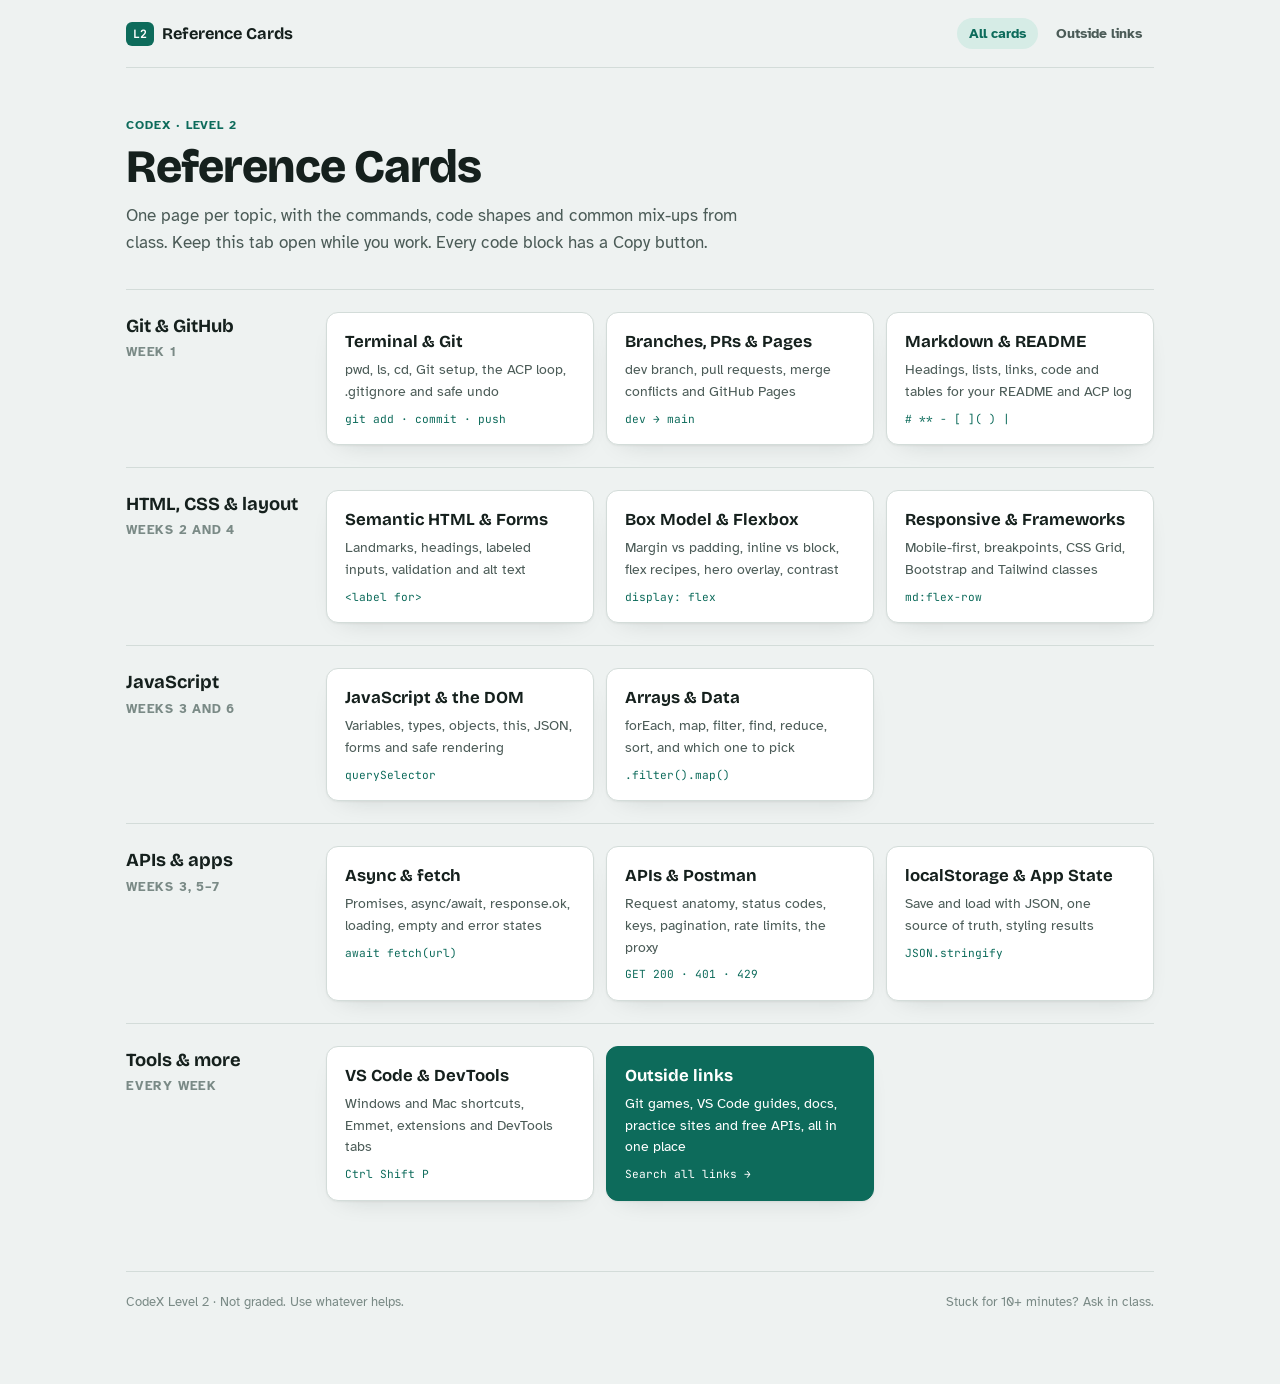
==== index.html @ c64149ac "initial commit" ====
<!doctype html><html><head><meta charset=utf8><meta name=viewport content="width=device-width,initial-scale=1,viewport-fit=cover"><style>:root{color-scheme:light;box-sizing:border-box;padding-top:env(safe-area-inset-top,0px);padding-bottom:env(safe-area-inset-bottom,0px)}html{scroll-padding-top:env(safe-area-inset-top,0px)}body{margin:0;padding:0;font:14px -apple-system,BlinkMacSystemFont,sans-serif;background:#fff;color:#000}img{max-width:100%}[hidden]:not([hidden=until-found i]){display:none!important}</style></head><body>
<title>Level 2 Reference Cards</title>
<meta name="claude:viewport-fit-sides" content="cover">
<link rel="stylesheet" href="https://fonts.googleapis.com/css2?family=Atkinson+Hyperlegible:wght@400;700&family=Bricolage+Grotesque:opsz,wght@12..96,700;12..96,800&family=JetBrains+Mono:wght@400;700&display=swap">
<link rel="stylesheet" href="styles.css">

<div class="wrap">
  <header class="topbar">
    <a class="brand" href="index.html"><span class="brand-mark">L2</span> Reference Cards</a>
    <nav class="topnav" aria-label="Site"><a href="index.html" aria-current="page">All cards</a><a href="links.html">Outside links</a></nav>
  </header>

  <div class="index-hero">
    <p class="eyebrow">CodeX · Level 2</p>
    <h1>Reference Cards</h1>
    <p class="lede">One page per topic, with the commands, code shapes and common mix-ups from class. Keep this tab open while you work. Every code block has a Copy button.</p>
  </div>

  <section class="week-band" aria-labelledby="b1">
    <div class="band-head"><h2 id="b1">Git &amp; GitHub</h2><p>Week 1</p></div>
    <div class="tiles">
      <a class="tile" href="terminal-git.html"><span class="tile-title">Terminal &amp; Git</span><span class="tile-desc">pwd, ls, cd, Git setup, the ACP loop, .gitignore and safe undo</span><span class="tile-tag">git add · commit · push</span></a>
      <a class="tile" href="branches-prs.html"><span class="tile-title">Branches, PRs &amp; Pages</span><span class="tile-desc">dev branch, pull requests, merge conflicts and GitHub Pages</span><span class="tile-tag">dev → main</span></a>
      <a class="tile" href="markdown.html"><span class="tile-title">Markdown &amp; README</span><span class="tile-desc">Headings, lists, links, code and tables for your README and ACP log</span><span class="tile-tag"># ** - [ ]( ) |</span></a>
    </div>
  </section>

  <section class="week-band" aria-labelledby="b2">
    <div class="band-head"><h2 id="b2">HTML, CSS &amp; layout</h2><p>Weeks 2 and 4</p></div>
    <div class="tiles">
      <a class="tile" href="semantic-html.html"><span class="tile-title">Semantic HTML &amp; Forms</span><span class="tile-desc">Landmarks, headings, labeled inputs, validation and alt text</span><span class="tile-tag">&lt;label for&gt;</span></a>
      <a class="tile" href="css-layout.html"><span class="tile-title">Box Model &amp; Flexbox</span><span class="tile-desc">Margin vs padding, inline vs block, flex recipes, hero overlay, contrast</span><span class="tile-tag">display: flex</span></a>
      <a class="tile" href="responsive.html"><span class="tile-title">Responsive &amp; Frameworks</span><span class="tile-desc">Mobile-first, breakpoints, CSS Grid, Bootstrap and Tailwind classes</span><span class="tile-tag">md:flex-row</span></a>
    </div>
  </section>

  <section class="week-band" aria-labelledby="b3">
    <div class="band-head"><h2 id="b3">JavaScript</h2><p>Weeks 3 and 6</p></div>
    <div class="tiles">
      <a class="tile" href="js-basics.html"><span class="tile-title">JavaScript &amp; the DOM</span><span class="tile-desc">Variables, types, objects, this, JSON, forms and safe rendering</span><span class="tile-tag">querySelector</span></a>
      <a class="tile" href="arrays.html"><span class="tile-title">Arrays &amp; Data</span><span class="tile-desc">forEach, map, filter, find, reduce, sort, and which one to pick</span><span class="tile-tag">.filter().map()</span></a>
    </div>
  </section>

  <section class="week-band" aria-labelledby="b4">
    <div class="band-head"><h2 id="b4">APIs &amp; apps</h2><p>Weeks 3, 5–7</p></div>
    <div class="tiles">
      <a class="tile" href="fetch.html"><span class="tile-title">Async &amp; fetch</span><span class="tile-desc">Promises, async/await, response.ok, loading, empty and error states</span><span class="tile-tag">await fetch(url)</span></a>
      <a class="tile" href="apis.html"><span class="tile-title">APIs &amp; Postman</span><span class="tile-desc">Request anatomy, status codes, keys, pagination, rate limits, the proxy</span><span class="tile-tag">GET 200 · 401 · 429</span></a>
      <a class="tile" href="storage.html"><span class="tile-title">localStorage &amp; App State</span><span class="tile-desc">Save and load with JSON, one source of truth, styling results</span><span class="tile-tag">JSON.stringify</span></a>
    </div>
  </section>

  <section class="week-band" aria-labelledby="b5">
    <div class="band-head"><h2 id="b5">Tools &amp; more</h2><p>Every week</p></div>
    <div class="tiles">
      <a class="tile" href="shortcuts.html"><span class="tile-title">VS Code &amp; DevTools</span><span class="tile-desc">Windows and Mac shortcuts, Emmet, extensions and DevTools tabs</span><span class="tile-tag">Ctrl Shift P</span></a>
      <a class="tile feature" href="links.html"><span class="tile-title">Outside links</span><span class="tile-desc">Git games, VS Code guides, docs, practice sites and free APIs, all in one place</span><span class="tile-tag">Search all links →</span></a>
    </div>
  </section>

  <footer><span>CodeX Level 2 · Not graded. Use whatever helps.</span><span>Stuck for 10+ minutes? Ask in class.</span></footer>
</div>

</body></html>
---- styles.css ----
/* Layout: a centered field-guide column; card pages flow in two balanced CSS columns, index uses week bands of tiles.
   Color: cool mineral paper, deep teal ink-accent, amber for mix-ups, a dark slate "terminal" for code. */
:root {
  --bg: #eef2f1; --surface: #ffffff; --surface-2: #e2e9e7; --ink: #15201d; --ink-soft: #4b5b57;
  --ink-faint: #7a8a86; --line: #d3dcd9; --accent: #0d6b5b; --accent-soft: #d6ece6; --accent-ink: #ffffff;
  --amber: #8a5300; --amber-soft: #fbefd9; --amber-line: #ecd09b; --bad: #a3361f;
  --code-bg: #1b2624; --code-ink: #e3ece9; --code-dim: #8fa6a0; --code-key: #7fd8c3;
  --shadow: 0 1px 2px rgba(21, 32, 29, 0.05), 0 10px 26px -16px rgba(21, 32, 29, 0.2);
  --display: "Bricolage Grotesque", "Segoe UI", system-ui, sans-serif;
  --body: "Atkinson Hyperlegible", "Segoe UI", system-ui, sans-serif;
  --mono: "JetBrains Mono", ui-monospace, "Cascadia Code", Consolas, monospace;
}
@media (prefers-color-scheme: dark) {
  :root:not([data-theme="light"]) {
    --bg: #0f1514; --surface: #17201e; --surface-2: #1f2a28; --ink: #e4ecea; --ink-soft: #a3b3af;
    --ink-faint: #6e7f7b; --line: #2a3735; --accent: #5fcfb6; --accent-soft: #173a33; --accent-ink: #0b1513;
    --amber: #f0b45a; --amber-soft: #34280f; --amber-line: #5a4519; --bad: #f08b72;
    --code-bg: #0a0f0e; --code-ink: #e3ece9; --code-dim: #7d948e; --code-key: #7fd8c3;
    --shadow: 0 1px 2px rgba(0, 0, 0, 0.3), 0 10px 26px -16px rgba(0, 0, 0, 0.6);
    color-scheme: dark;
  }
}
:root[data-theme="dark"] {
  --bg: #0f1514; --surface: #17201e; --surface-2: #1f2a28; --ink: #e4ecea; --ink-soft: #a3b3af;
  --ink-faint: #6e7f7b; --line: #2a3735; --accent: #5fcfb6; --accent-soft: #173a33; --accent-ink: #0b1513;
  --amber: #f0b45a; --amber-soft: #34280f; --amber-line: #5a4519; --bad: #f08b72;
  --code-bg: #0a0f0e; --code-ink: #e3ece9; --code-dim: #7d948e; --code-key: #7fd8c3;
  --shadow: 0 1px 2px rgba(0, 0, 0, 0.3), 0 10px 26px -16px rgba(0, 0, 0, 0.6);
  color-scheme: dark;
}

* { box-sizing: border-box; }
[hidden] { display: none !important; }
img { max-width: 100%; }
@media (prefers-reduced-motion: reduce) { * { transition: none !important; animation: none !important; } }
html, body { margin: 0; background: var(--bg); color: var(--ink); font-family: var(--body); font-size: 16px; line-height: 1.55; }
a { color: var(--accent); }
a:focus-visible, button:focus-visible, summary:focus-visible { outline: 2px solid var(--accent); outline-offset: 2px; border-radius: 4px; }
code, kbd, pre { font-family: var(--mono); }
:not(pre) > code { font-size: 0.86em; background: var(--surface-2); padding: 1px 5px; border-radius: 4px; }
kbd {
  font-size: 0.82em; background: var(--surface-2); border: 1px solid var(--line); border-bottom-width: 2px;
  padding: 1px 6px; border-radius: 5px; white-space: nowrap; color: var(--ink);
}

.wrap {
  max-width: 1060px; margin: 0 auto; padding-block: 0 72px;
  padding-left: max(16px, env(safe-area-inset-left, 0px));
  padding-right: max(16px, env(safe-area-inset-right, 0px));
}

/* Top bar */
.topbar { display: flex; align-items: center; justify-content: space-between; gap: 12px; flex-wrap: wrap; padding-block: 18px; border-bottom: 1px solid var(--line); }
.brand { font-family: var(--display); font-weight: 700; font-size: 1.02rem; color: var(--ink); text-decoration: none; display: inline-flex; align-items: center; gap: 8px; }
.brand-mark {
  font-family: var(--mono); font-size: 0.72rem; font-weight: 700; background: var(--accent); color: var(--accent-ink);
  padding: 3px 7px; border-radius: 6px; letter-spacing: 0.02em;
}
.topnav { display: flex; gap: 6px; flex-wrap: wrap; }
.topnav a { font-size: 0.86rem; font-weight: 700; text-decoration: none; padding: 5px 12px; border-radius: 999px; color: var(--ink-soft); }
.topnav a:hover { color: var(--accent); background: var(--accent-soft); }
.topnav a[aria-current="page"] { color: var(--accent); background: var(--accent-soft); }

/* Card-page hero */
.hero { padding-block: 40px 28px; max-width: 70ch; }
.eyebrow { font-size: 0.74rem; font-weight: 700; text-transform: uppercase; letter-spacing: 0.08em; color: var(--accent); margin: 0 0 8px; }
h1 { font-family: var(--display); font-size: clamp(2rem, 5vw, 2.9rem); line-height: 1.05; font-weight: 800; letter-spacing: -0.02em; margin: 0 0 12px; text-wrap: balance; }
.lede { font-size: 1.08rem; color: var(--ink-soft); margin: 0; }
.syntax {
  display: inline-flex; flex-wrap: wrap; gap: 6px; margin-top: 18px; font-family: var(--mono); font-size: 0.82rem;
}
.syntax span { background: var(--surface); border: 1px solid var(--line); padding: 4px 10px; border-radius: 6px; }
.syntax b { color: var(--accent); font-weight: 700; }

/* Reference cards: two balanced columns */
.cards { column-count: 2; column-gap: 18px; }
@media (max-width: 760px) { .cards { column-count: 1; } }
.rc {
  break-inside: avoid; display: inline-block; width: 100%; margin: 0 0 18px; min-width: 0;
  background: var(--surface); border: 1px solid var(--line); border-radius: 12px; padding: 18px 20px; box-shadow: var(--shadow);
}
.rc h2 { font-family: var(--display); font-size: 1.12rem; font-weight: 700; margin: 0 0 6px; text-wrap: balance; }
.rc .when { font-size: 0.7rem; font-weight: 700; text-transform: uppercase; letter-spacing: 0.07em; color: var(--ink-faint); margin-left: 6px; white-space: nowrap; }
.rc p { margin: 0 0 10px; font-size: 0.94rem; color: var(--ink-soft); }
.rc p:last-child { margin-bottom: 0; }
.rc ul, .rc ol { margin: 0 0 10px; padding-left: 20px; font-size: 0.94rem; color: var(--ink-soft); }
.rc li { margin-bottom: 3px; }
.rc li strong, .rc p strong { color: var(--ink); }

/* Code blocks */
.code { position: relative; margin: 10px 0; }
.code:last-child { margin-bottom: 0; }
pre {
  margin: 0; background: var(--code-bg); color: var(--code-ink); border-radius: 8px; padding: 12px 14px;
  font-size: 0.8rem; line-height: 1.6; overflow-x: auto; tab-size: 2;
}
pre .c { color: var(--code-dim); }
pre .k { color: var(--code-key); }
.copy {
  position: absolute; top: 6px; right: 6px; font-family: var(--body); font-size: 0.7rem; font-weight: 700;
  background: var(--surface-2); color: var(--ink); border: 1px solid var(--line); border-radius: 6px; padding: 2px 8px;
  cursor: pointer; opacity: 0.85;
}
.copy:hover { opacity: 1; }

/* Tables inside cards */
.tbl { overflow-x: auto; margin: 6px 0 10px; }
.tbl:last-child { margin-bottom: 0; }
table { width: 100%; border-collapse: collapse; font-size: 0.88rem; }
th { text-align: left; font-size: 0.68rem; text-transform: uppercase; letter-spacing: 0.07em; color: var(--ink-faint); padding: 6px 8px; border-bottom: 1px solid var(--line); }
td { padding: 7px 8px; border-bottom: 1px solid var(--line); vertical-align: top; color: var(--ink-soft); }
tr:last-child td { border-bottom: none; }
td:first-child { white-space: nowrap; color: var(--ink); }

/* Box model diagram */
.box { font-family: var(--mono); font-size: 0.72rem; text-align: center; border-radius: 8px; padding: 8px; }
.box .lbl { display: block; text-align: left; margin-bottom: 6px; font-weight: 700; }
.box.m { background: var(--amber-soft); border: 1px dashed var(--amber-line); color: var(--amber); }
.box.b { background: var(--ink); color: var(--bg); }
.box.p { background: var(--accent-soft); color: var(--accent); }
.box.ct { background: var(--surface); color: var(--ink); padding: 14px; }

/* Mix-ups */
.pitfalls { margin-top: 18px; }
.pitfalls > h2 { font-family: var(--display); font-size: 1.3rem; font-weight: 700; margin: 0 0 12px; }
.pit-grid { display: grid; grid-template-columns: repeat(auto-fit, minmax(280px, 1fr)); gap: 12px; }
.pit { background: var(--amber-soft); border: 1px solid var(--amber-line); border-radius: 12px; padding: 14px 16px; min-width: 0; font-size: 0.9rem; }
.pit p { margin: 0; }
.pit .bad { color: var(--bad); font-weight: 700; margin-bottom: 4px; }
.pit .fix { color: var(--ink); }

/* Index */
.index-hero { padding-block: 48px 32px; max-width: 64ch; }
.week-band { padding-block: 22px; border-top: 1px solid var(--line); display: grid; grid-template-columns: 180px 1fr; gap: 20px; }
@media (max-width: 720px) { .week-band { grid-template-columns: 1fr; gap: 12px; } }
.band-head h2 { font-family: var(--display); font-size: 1.15rem; font-weight: 700; margin: 0 0 2px; }
.band-head p { margin: 0; font-size: 0.82rem; color: var(--ink-faint); font-weight: 700; text-transform: uppercase; letter-spacing: 0.06em; }
.tiles { display: grid; grid-template-columns: repeat(auto-fill, minmax(min(230px, 100%), 1fr)); gap: 12px; }
.search { width: 100%; max-width: 420px; font: inherit; font-size: 0.95rem; padding: 10px 14px; border-radius: 10px; border: 1px solid var(--line); background: var(--surface); color: var(--ink); margin-top: 18px; }
.search:focus-visible { outline: 2px solid var(--accent); outline-offset: 1px; }
.empty { color: var(--ink-faint); font-size: 0.92rem; padding-block: 16px; }
.tile {
  display: flex; flex-direction: column; gap: 4px; background: var(--surface); border: 1px solid var(--line); border-radius: 12px;
  padding: 16px 18px; text-decoration: none; color: inherit; box-shadow: var(--shadow); transition: border-color 0.15s, transform 0.15s; min-width: 0;
}
.tile:hover { border-color: var(--accent); transform: translateY(-1px); }
.tile-title { font-family: var(--display); font-weight: 700; font-size: 1.05rem; color: var(--ink); }
.tile-title code { font-size: 0.85em; }
.tile-desc { font-size: 0.88rem; color: var(--ink-soft); }
.tile-tag { font-family: var(--mono); font-size: 0.7rem; color: var(--accent); margin-top: 4px; }
.tile.feature { background: var(--accent); border-color: var(--accent); }
.tile.feature .tile-title, .tile.feature .tile-desc, .tile.feature .tile-tag { color: var(--accent-ink); }

/* Links page */
.link-group { padding-block: 20px; border-top: 1px solid var(--line); }
.link-group > h2 { font-family: var(--display); font-size: 1.25rem; font-weight: 700; margin: 0 0 4px; }
.link-group > p { margin: 0 0 14px; color: var(--ink-soft); font-size: 0.92rem; max-width: 65ch; }
.links { display: grid; grid-template-columns: repeat(2, minmax(0, 1fr)); gap: 10px; }
@media (max-width: 640px) { .links { grid-template-columns: 1fr; } }
.lk {
  display: block; background: var(--surface); border: 1px solid var(--line); border-radius: 10px; padding: 13px 16px;
  text-decoration: none; color: inherit; min-width: 0;
}
.lk:hover { border-color: var(--accent); }
.lk-top { display: flex; justify-content: space-between; align-items: baseline; gap: 10px; flex-wrap: wrap; }
.lk-name { font-weight: 700; color: var(--accent); }
.lk-host { font-family: var(--mono); font-size: 0.7rem; color: var(--ink-faint); }
.lk-desc { margin: 3px 0 0; font-size: 0.88rem; color: var(--ink-soft); }
.lk-kind { display: inline-block; font-size: 0.66rem; font-weight: 700; text-transform: uppercase; letter-spacing: 0.06em; color: var(--ink-faint); border: 1px solid var(--line); border-radius: 999px; padding: 0 7px; margin-left: 4px; }

.note { background: var(--amber-soft); border: 1px solid var(--amber-line); border-radius: 12px; padding: 14px 18px; font-size: 0.92rem; margin-top: 12px; }
.note strong { color: var(--amber); }

footer { margin-top: 48px; padding-top: 20px; border-top: 1px solid var(--line); font-size: 0.84rem; color: var(--ink-faint); display: flex; justify-content: space-between; gap: 12px; flex-wrap: wrap; }
footer a { font-weight: 700; }
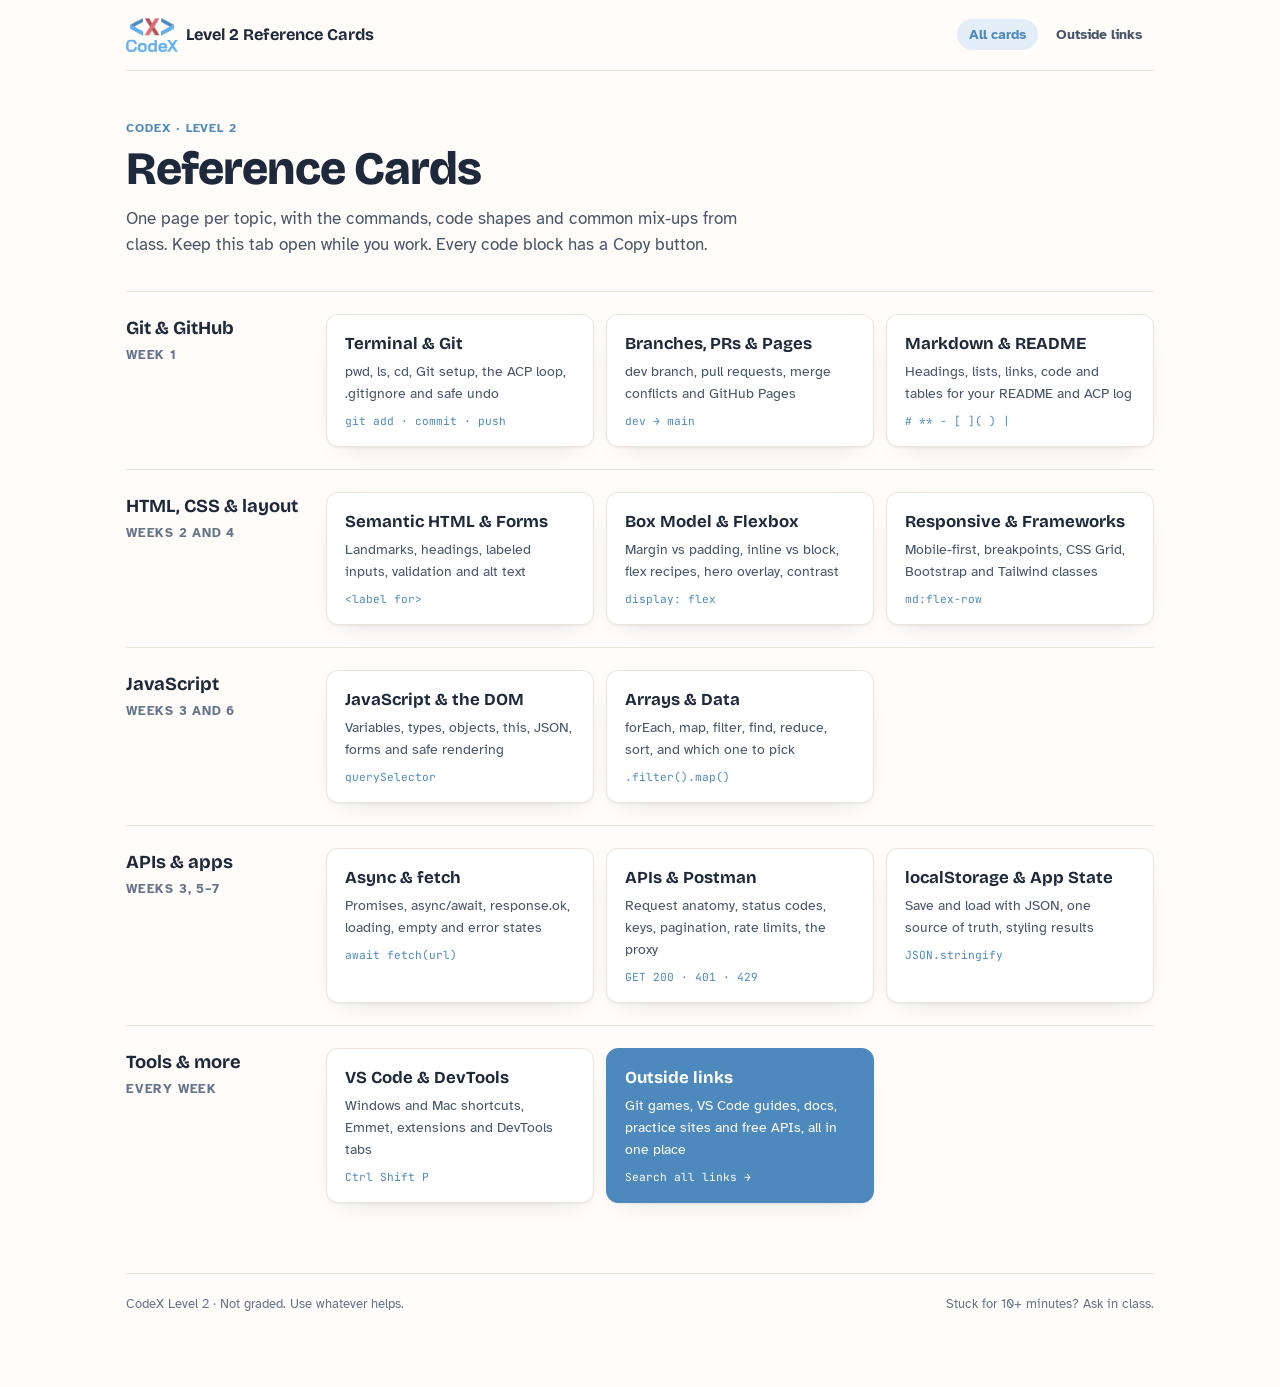
==== commit af3c4f4e: "updated color pallette and added logo" ====
--- a/index.html
+++ b/index.html
@@ -6,7 +6,7 @@
 
 <div class="wrap">
   <header class="topbar">
-    <a class="brand" href="index.html"><span class="brand-mark">L2</span> Reference Cards</a>
+    <a class="brand" href="index.html"><img class="brand-logo" src="codex-logo.png" alt="CodeX"> Level 2 Reference Cards</a>
     <nav class="topnav" aria-label="Site"><a href="index.html" aria-current="page">All cards</a><a href="links.html">Outside links</a></nav>
   </header>
 
--- a/styles.css
+++ b/styles.css
@@ -1,30 +1,30 @@
 /* Layout: a centered field-guide column; card pages flow in two balanced CSS columns, index uses week bands of tiles.
-   Color: cool mineral paper, deep teal ink-accent, amber for mix-ups, a dark slate "terminal" for code. */
+   Color: matches the Level 1 ref cards — warm cream paper, slate ink, blue accent, soft red for mix-ups, slate "terminal" for code. */
 :root {
-  --bg: #eef2f1; --surface: #ffffff; --surface-2: #e2e9e7; --ink: #15201d; --ink-soft: #4b5b57;
-  --ink-faint: #7a8a86; --line: #d3dcd9; --accent: #0d6b5b; --accent-soft: #d6ece6; --accent-ink: #ffffff;
-  --amber: #8a5300; --amber-soft: #fbefd9; --amber-line: #ecd09b; --bad: #a3361f;
-  --code-bg: #1b2624; --code-ink: #e3ece9; --code-dim: #8fa6a0; --code-key: #7fd8c3;
-  --shadow: 0 1px 2px rgba(21, 32, 29, 0.05), 0 10px 26px -16px rgba(21, 32, 29, 0.2);
+  --bg: #fffcf9; --surface: #ffffff; --surface-2: #f7f1e9; --ink: #1e293b; --ink-soft: #475569;
+  --ink-faint: #64748b; --line: #ece4d8; --accent: #4e89bd; --accent-soft: #e4eef8; --accent-ink: #ffffff;
+  --red: #ad545b; --red-soft: #fbe9ea; --red-line: #f2c6c9; --bad: #ad545b;
+  --code-bg: #1e293b; --code-ink: #e7ecf3; --code-dim: #7f90a8; --code-key: #61afee;
+  --shadow: 0 1px 2px rgba(30, 41, 59, 0.05), 0 10px 26px -16px rgba(30, 41, 59, 0.2);
   --display: "Bricolage Grotesque", "Segoe UI", system-ui, sans-serif;
   --body: "Atkinson Hyperlegible", "Segoe UI", system-ui, sans-serif;
   --mono: "JetBrains Mono", ui-monospace, "Cascadia Code", Consolas, monospace;
 }
 @media (prefers-color-scheme: dark) {
   :root:not([data-theme="light"]) {
-    --bg: #0f1514; --surface: #17201e; --surface-2: #1f2a28; --ink: #e4ecea; --ink-soft: #a3b3af;
-    --ink-faint: #6e7f7b; --line: #2a3735; --accent: #5fcfb6; --accent-soft: #173a33; --accent-ink: #0b1513;
-    --amber: #f0b45a; --amber-soft: #34280f; --amber-line: #5a4519; --bad: #f08b72;
-    --code-bg: #0a0f0e; --code-ink: #e3ece9; --code-dim: #7d948e; --code-key: #7fd8c3;
+    --bg: #1e293b; --surface: #263344; --surface-2: #2c3b4f; --ink: #f1f5f9; --ink-soft: #b8c4d3;
+    --ink-faint: #9aa9bd; --line: #37475c; --accent: #7bb0e0; --accent-soft: #253247; --accent-ink: #141c29;
+    --red: #ed99a0; --red-soft: #3a2830; --red-line: #5c3a42; --bad: #ed99a0;
+    --code-bg: #141c29; --code-ink: #e7ecf3; --code-dim: #7f90a8; --code-key: #61afee;
     --shadow: 0 1px 2px rgba(0, 0, 0, 0.3), 0 10px 26px -16px rgba(0, 0, 0, 0.6);
     color-scheme: dark;
   }
 }
 :root[data-theme="dark"] {
-  --bg: #0f1514; --surface: #17201e; --surface-2: #1f2a28; --ink: #e4ecea; --ink-soft: #a3b3af;
-  --ink-faint: #6e7f7b; --line: #2a3735; --accent: #5fcfb6; --accent-soft: #173a33; --accent-ink: #0b1513;
-  --amber: #f0b45a; --amber-soft: #34280f; --amber-line: #5a4519; --bad: #f08b72;
-  --code-bg: #0a0f0e; --code-ink: #e3ece9; --code-dim: #7d948e; --code-key: #7fd8c3;
+  --bg: #1e293b; --surface: #263344; --surface-2: #2c3b4f; --ink: #f1f5f9; --ink-soft: #b8c4d3;
+  --ink-faint: #9aa9bd; --line: #37475c; --accent: #7bb0e0; --accent-soft: #253247; --accent-ink: #141c29;
+  --red: #ed99a0; --red-soft: #3a2830; --red-line: #5c3a42; --bad: #ed99a0;
+  --code-bg: #141c29; --code-ink: #e7ecf3; --code-dim: #7f90a8; --code-key: #61afee;
   --shadow: 0 1px 2px rgba(0, 0, 0, 0.3), 0 10px 26px -16px rgba(0, 0, 0, 0.6);
   color-scheme: dark;
 }
@@ -52,10 +52,7 @@
 /* Top bar */
 .topbar { display: flex; align-items: center; justify-content: space-between; gap: 12px; flex-wrap: wrap; padding-block: 18px; border-bottom: 1px solid var(--line); }
 .brand { font-family: var(--display); font-weight: 700; font-size: 1.02rem; color: var(--ink); text-decoration: none; display: inline-flex; align-items: center; gap: 8px; }
-.brand-mark {
-  font-family: var(--mono); font-size: 0.72rem; font-weight: 700; background: var(--accent); color: var(--accent-ink);
-  padding: 3px 7px; border-radius: 6px; letter-spacing: 0.02em;
-}
+.brand-logo { height: 2.1rem; width: auto; display: block; }
 .topnav { display: flex; gap: 6px; flex-wrap: wrap; }
 .topnav a { font-size: 0.86rem; font-weight: 700; text-decoration: none; padding: 5px 12px; border-radius: 999px; color: var(--ink-soft); }
 .topnav a:hover { color: var(--accent); background: var(--accent-soft); }
@@ -115,7 +112,7 @@
 /* Box model diagram */
 .box { font-family: var(--mono); font-size: 0.72rem; text-align: center; border-radius: 8px; padding: 8px; }
 .box .lbl { display: block; text-align: left; margin-bottom: 6px; font-weight: 700; }
-.box.m { background: var(--amber-soft); border: 1px dashed var(--amber-line); color: var(--amber); }
+.box.m { background: var(--red-soft); border: 1px dashed var(--red-line); color: var(--red); }
 .box.b { background: var(--ink); color: var(--bg); }
 .box.p { background: var(--accent-soft); color: var(--accent); }
 .box.ct { background: var(--surface); color: var(--ink); padding: 14px; }
@@ -124,7 +121,7 @@
 .pitfalls { margin-top: 18px; }
 .pitfalls > h2 { font-family: var(--display); font-size: 1.3rem; font-weight: 700; margin: 0 0 12px; }
 .pit-grid { display: grid; grid-template-columns: repeat(auto-fit, minmax(280px, 1fr)); gap: 12px; }
-.pit { background: var(--amber-soft); border: 1px solid var(--amber-line); border-radius: 12px; padding: 14px 16px; min-width: 0; font-size: 0.9rem; }
+.pit { background: var(--red-soft); border: 1px solid var(--red-line); border-radius: 12px; padding: 14px 16px; min-width: 0; font-size: 0.9rem; }
 .pit p { margin: 0; }
 .pit .bad { color: var(--bad); font-weight: 700; margin-bottom: 4px; }
 .pit .fix { color: var(--ink); }
@@ -168,8 +165,8 @@
 .lk-desc { margin: 3px 0 0; font-size: 0.88rem; color: var(--ink-soft); }
 .lk-kind { display: inline-block; font-size: 0.66rem; font-weight: 700; text-transform: uppercase; letter-spacing: 0.06em; color: var(--ink-faint); border: 1px solid var(--line); border-radius: 999px; padding: 0 7px; margin-left: 4px; }
 
-.note { background: var(--amber-soft); border: 1px solid var(--amber-line); border-radius: 12px; padding: 14px 18px; font-size: 0.92rem; margin-top: 12px; }
-.note strong { color: var(--amber); }
+.note { background: var(--red-soft); border: 1px solid var(--red-line); border-radius: 12px; padding: 14px 18px; font-size: 0.92rem; margin-top: 12px; }
+.note strong { color: var(--red); }
 
 footer { margin-top: 48px; padding-top: 20px; border-top: 1px solid var(--line); font-size: 0.84rem; color: var(--ink-faint); display: flex; justify-content: space-between; gap: 12px; flex-wrap: wrap; }
 footer a { font-weight: 700; }
